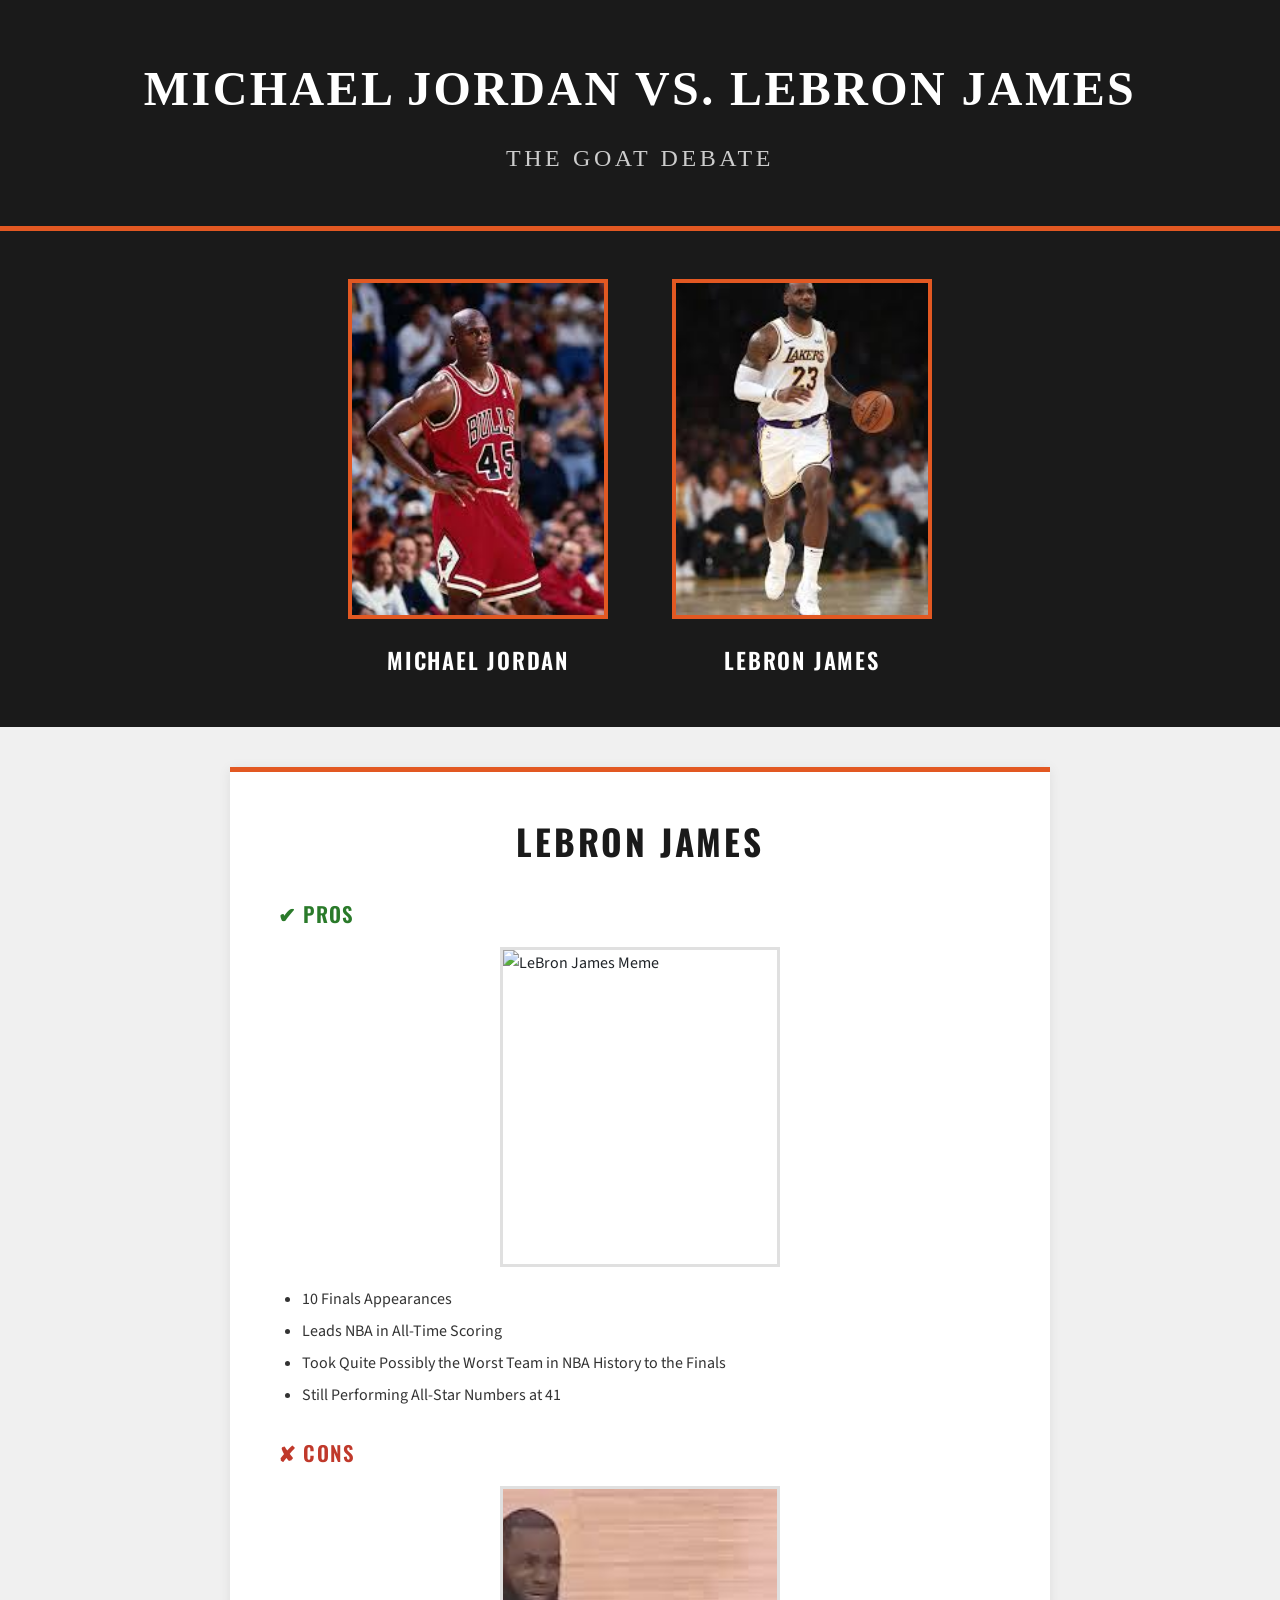
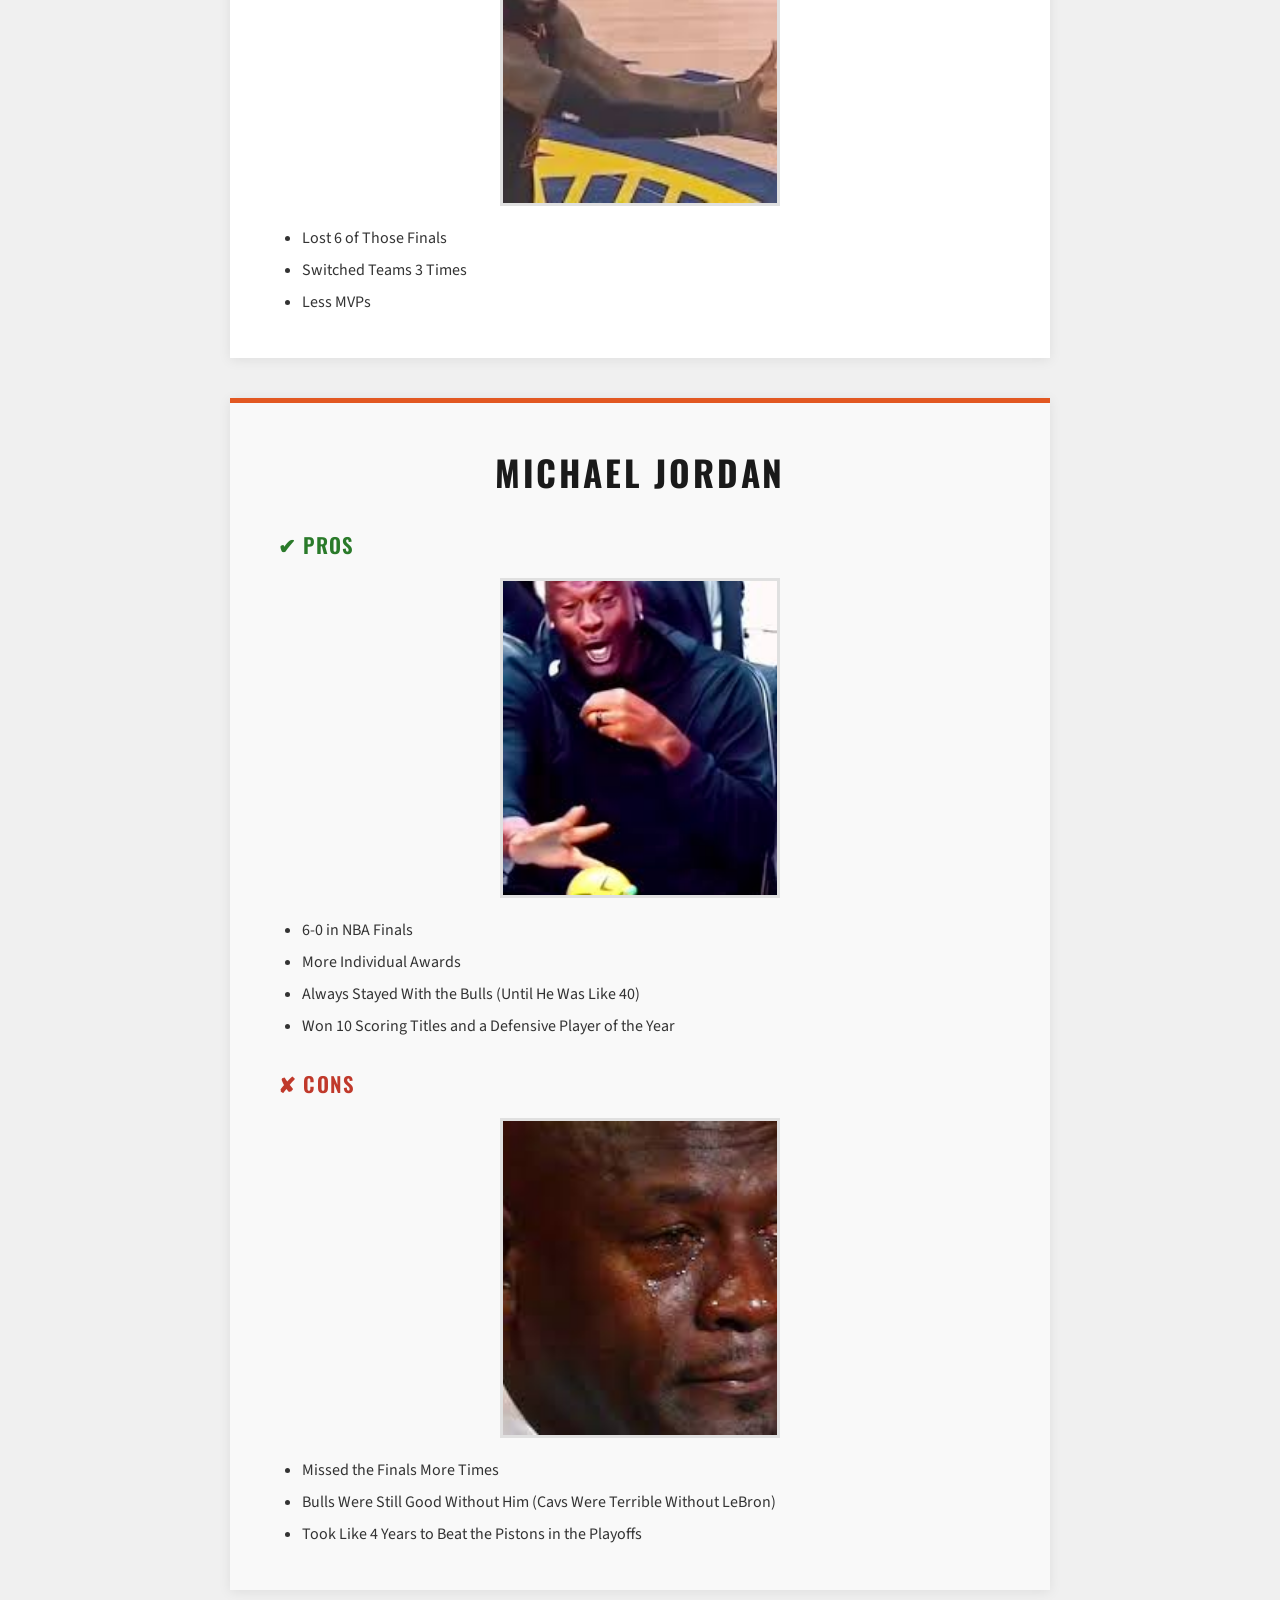
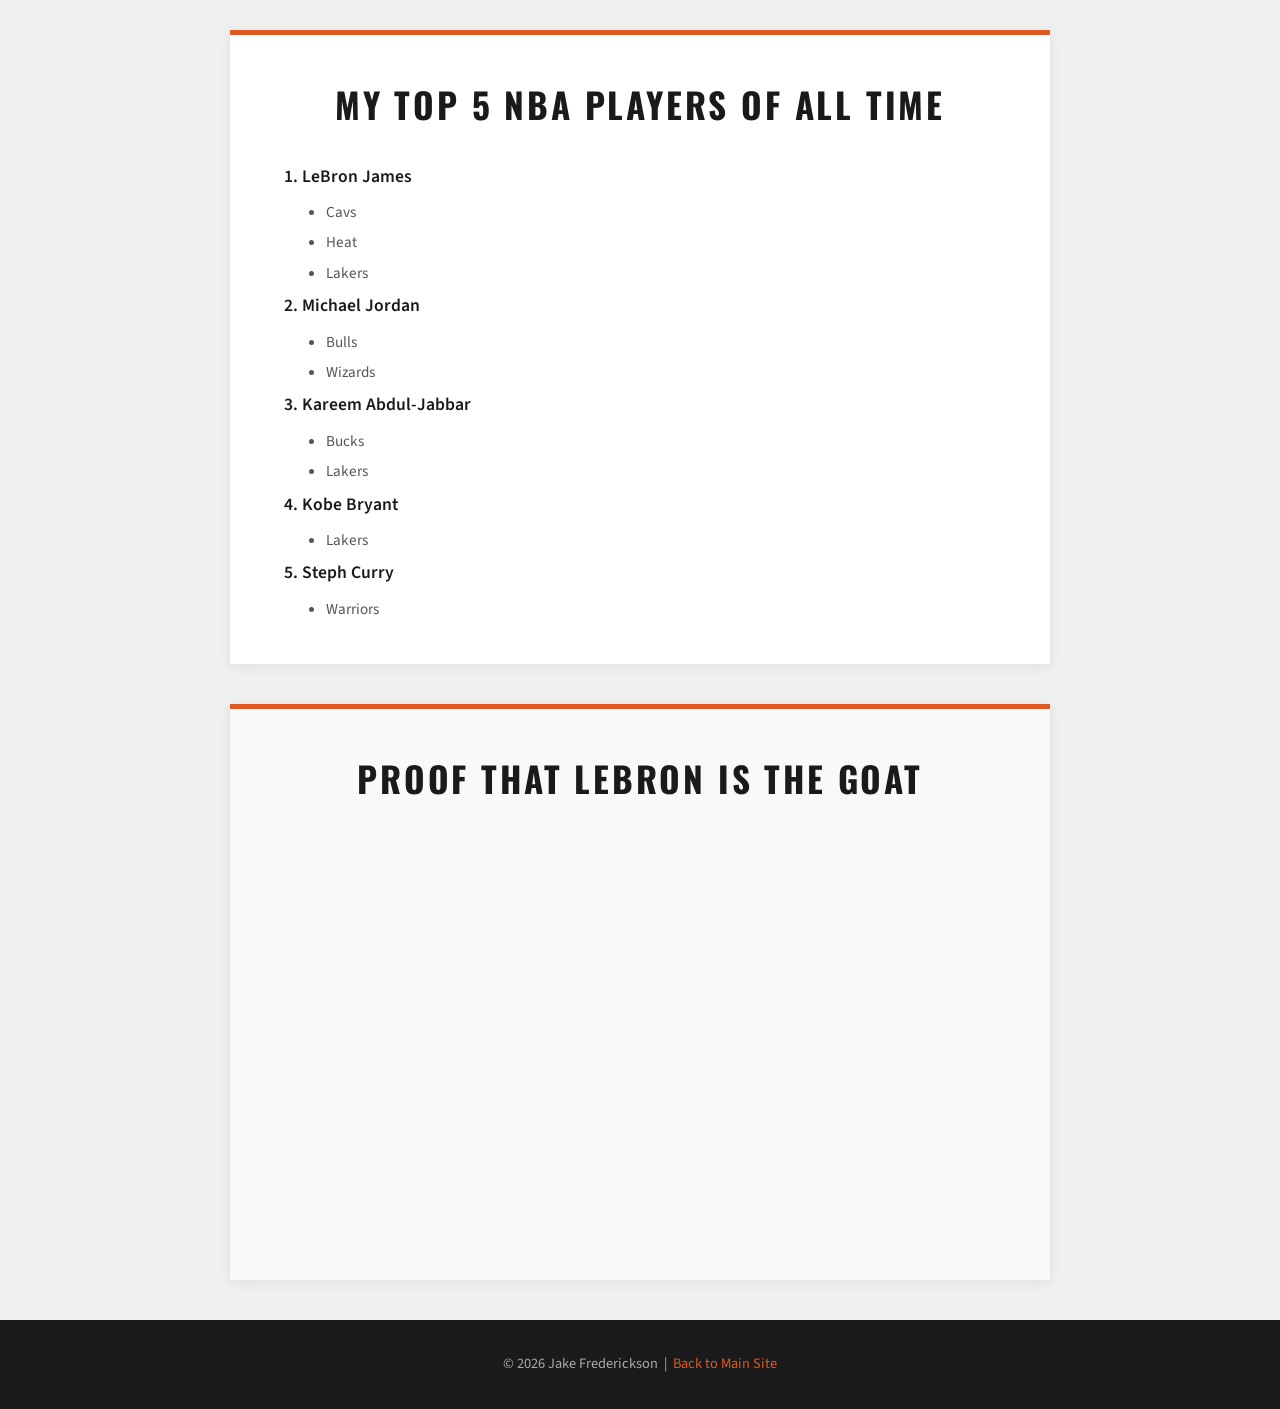
==== FromScratch.html @ 99ba1412 "Update FromScratch.html" ====
<!DOCTYPE html>
<html lang="en">
<head>
    <meta charset="UTF-8" />
    <meta name="viewport" content="width=device-width, initial-scale=1.0" />
    <title>MJ vs LeBron</title>
    <link rel="stylesheet" href="mystyles.css" />
    <link href="https://fonts.googleapis.com/css2?family=Oswald:wght@400;600;700&family=Source+Sans+3:wght@300;400;600&display=swap" rel="stylesheet" />
</head>
<body>

    <div id="header">
        <h1>Michael Jordan vs. LeBron James</h1>
        <h2>The GOAT Debate</h2>
    </div>

    <div id="players">
        <div class="player-card">
            <img src="img/Jordan.jpg" alt="Michael Jordan" />
            <h3>Michael Jordan</h3>
        </div>
        <div class="player-card">
            <img src="img/James.jpg" alt="LeBron James" />
            <h3>LeBron James</h3>
        </div>
    </div>

    <div id="lebron-section" class="player-section">
        <h2>LeBron James</h2>

        <h3 class="pros">✔ Pros</h3>
        <img src="img/LebronMeme.jpeg" alt="LeBron James Meme" class="section-img" />
        <ul>
            <li>10 Finals Appearances</li>
            <li>Leads NBA in All-Time Scoring</li>
            <li>Took Quite Possibly the Worst Team in NBA History to the Finals</li>
            <li>Still Performing All-Star Numbers at 41</li>
        </ul>

        <h3 class="cons">✘ Cons</h3>
        <img src="img/LebronCry.jpeg" alt="LeBron James shocked" class="section-img" />
        <ul>
            <li>Lost 6 of Those Finals</li>
            <li>Switched Teams 3 Times</li>
            <li>Less MVPs</li>
        </ul>
    </div>

    <div id="jordan-section" class="player-section alt">
        <h2>Michael Jordan</h2>

        <h3 class="pros">✔ Pros</h3>
        <img src="img/JordanMeme.jpeg" alt="Michael Jordan" class="section-img" />
        <ul>
            <li>6-0 in NBA Finals</li>
            <li>More Individual Awards</li>
            <li>Always Stayed With the Bulls (Until He Was Like 40)</li>
            <li>Won 10 Scoring Titles and a Defensive Player of the Year</li>
        </ul>

        <h3 class="cons">✘ Cons</h3>
        <img src="img/JordanCry.jpeg" alt="Crying Jordan meme" class="section-img" />
        <ul>
            <li>Missed the Finals More Times</li>
            <li>Bulls Were Still Good Without Him (Cavs Were Terrible Without LeBron)</li>
            <li>Took Like 4 Years to Beat the Pistons in the Playoffs</li>
        </ul>
    </div>
    <div class='tableauPlaceholder' id='viz1776491662740' style='position: relative'><noscript><a href='#'><img alt='Lebron vs. Jordan ' src='https:&#47;&#47;public.tableau.com&#47;static&#47;images&#47;PW&#47;PW8R9XZ5Z&#47;1_rss.png' style='border: none' /></a></noscript><object class='tableauViz'  style='display:none;'><param name='host_url' value='https%3A%2F%2Fpublic.tableau.com%2F' /> <param name='embed_code_version' value='3' /> <param name='path' value='shared&#47;PW8R9XZ5Z' /> <param name='toolbar' value='yes' /><param name='static_image' value='https:&#47;&#47;public.tableau.com&#47;static&#47;images&#47;PW&#47;PW8R9XZ5Z&#47;1.png' /> <param name='animate_transition' value='yes' /><param name='display_static_image' value='yes' /><param name='display_spinner' value='yes' /><param name='display_overlay' value='yes' /><param name='display_count' value='yes' /><param name='language' value='en-US' /></object></div>                <script type='text/javascript'>                    var divElement = document.getElementById('viz1776491662740');                    var vizElement = divElement.getElementsByTagName('object')[0];                    vizElement.style.width='100%';vizElement.style.height=(divElement.offsetWidth*0.75)+'px';                    var scriptElement = document.createElement('script');                    scriptElement.src = 'https://public.tableau.com/javascripts/api/viz_v1.js';                    vizElement.parentNode.insertBefore(scriptElement, vizElement);                </script>

    <div id="top5-section" class="player-section">
        <h2>My Top 5 NBA Players Of All Time</h2>
        <ol>
            <li>LeBron James
                <ul>
                    <li>Cavs</li>
                    <li>Heat</li>
                    <li>Lakers</li>
                </ul>
            </li>
            <li>Michael Jordan
                <ul>
                    <li>Bulls</li>
                    <li>Wizards</li>
                </ul>
            </li>
            <li>Kareem Abdul-Jabbar
                <ul>
                    <li>Bucks</li>
                    <li>Lakers</li>
                </ul>
            </li>
            <li>Kobe Bryant
                <ul>
                    <li>Lakers</li>
                </ul>
            </li>
            <li>Steph Curry
                <ul>
                    <li>Warriors</li>
                </ul>
            </li>
        </ol>
    </div>

    <div id="video-section" class="player-section alt">
        <h2>Proof that LeBron is the GOAT</h2>
        <div class="video-wrapper">
            <iframe
                src="https://www.youtube.com/embed/koplcs7BMIc?si=Vmd4GjDg8jt7rlXM"
                title="Proof that LeBron is the GOAT"
                allowfullscreen>
            </iframe>
        </div>
    </div>

    <div id="footer">
        <p>&copy; 2026 Jake Frederickson &nbsp;|&nbsp; <a href="../index.html">Back to Main Site</a></p>
    </div>

</body>
</html>
---- mystyles.css ----
/* ── Base ── */
*, *::before, *::after { box-sizing: border-box; margin: 0; padding: 0; }

body {
    font-family: 'Source Sans 3', sans-serif;
    font-size: 16px;
    color: #212529;
    background-color: #f0f0f0;
    line-height: 1.7;
}

/* ── Header ── */
#header {
    text-align: center;
    padding: 4rem 1rem;
    background-color: #1a1a1a;
    color: #ffffff;
    border-bottom: 5px solid #e25822;
}

#header h1 {
    font-family: 'Oswald', sans-serif;
    font-size: 3.5rem;
    font-weight: 700;
    letter-spacing: 0.05em;
    text-transform: uppercase;
    margin-bottom: 0.5rem;
}

#header h2 {
    font-family: 'Oswald', sans-serif;
    font-size: 1.4rem;
    font-weight: 400;
    color: #cccccc;
    letter-spacing: 0.15em;
    text-transform: uppercase;
}

/* ── Player Cards ── */
#players {
    display: flex;
    justify-content: center;
    gap: 4rem;
    padding: 3rem 2rem;
    background-color: #1a1a1a;
}

.player-card {
    text-align: center;
}

.player-card img {
    width: 260px;
    height: 340px;
    object-fit: cover;
    border: 4px solid #e25822;
}

.player-card h3 {
    font-family: 'Oswald', sans-serif;
    font-size: 1.4rem;
    font-weight: 600;
    margin-top: 0.75rem;
    color: #ffffff;
    text-transform: uppercase;
    letter-spacing: 0.08em;
}

/* ── Player Sections ── */
.player-section {
    max-width: 820px;
    margin: 2.5rem auto;
    padding: 2.5rem 3rem;
    background-color: #ffffff;
    border-top: 5px solid #e25822;
    box-shadow: 0 2px 12px rgba(0,0,0,0.08);
}

.player-section.alt {
    background-color: #f9f9f9;
}

.player-section h2 {
    font-family: 'Oswald', sans-serif;
    font-size: 2.2rem;
    font-weight: 700;
    text-align: center;
    color: #1a1a1a;
    text-transform: uppercase;
    letter-spacing: 0.08em;
    margin-bottom: 1.5rem;
}

.player-section h3 {
    font-family: 'Oswald', sans-serif;
    font-size: 1.3rem;
    font-weight: 600;
    margin-top: 1.5rem;
    margin-bottom: 0.75rem;
    text-transform: uppercase;
    letter-spacing: 0.06em;
}

h3.pros { color: #2a7a2a; }
h3.cons { color: #c0392b; }

.player-section ul,
.player-section ol {
    padding-left: 1.5rem;
    font-size: 1rem;
    color: #333333;
    line-height: 2;
}

.player-section ol {
    font-weight: 600;
    font-size: 1.1rem;
    color: #1a1a1a;
}

.player-section ol ul {
    font-weight: 400;
    font-size: 0.95rem;
    color: #555555;
    list-style-type: disc;
    margin-top: 0.2rem;
}

.section-img {
    display: block;
    width: 280px;
    height: 320px;
    object-fit: cover;
    margin: 1rem auto;
    border: 3px solid #e0e0e0;
}

/* ── Video ── */
.video-wrapper {
    position: relative;
    padding-bottom: 56.25%;
    height: 0;
    overflow: hidden;
    margin-top: 1rem;
}

.video-wrapper iframe {
    position: absolute;
    top: 0;
    left: 0;
    width: 100%;
    height: 100%;
    border: 0;
}

/* ── Footer ── */
#footer {
    text-align: center;
    padding: 2rem 1rem;
    background-color: #1a1a1a;
    color: #aaaaaa;
    font-family: 'Source Sans 3', sans-serif;
    font-size: 0.9rem;
    margin-top: 2.5rem;
}

#footer a {
    color: #e25822;
    text-decoration: none;
}

#footer a:hover {
    text-decoration: underline;
}#header {
    text-align: center;
    padding: 3rem 1rem;
    background-color: #1a1a1a;
    color: #ffffff;
}

#header h1 {
    font-family: Georgia, serif;
    font-size: 3rem;
    margin-bottom: 0.5rem;
}

#header h2 {
    font-family: Georgia, serif;
    font-size: 1.5rem;
    font-weight: 300;
    color: #cccccc;
}
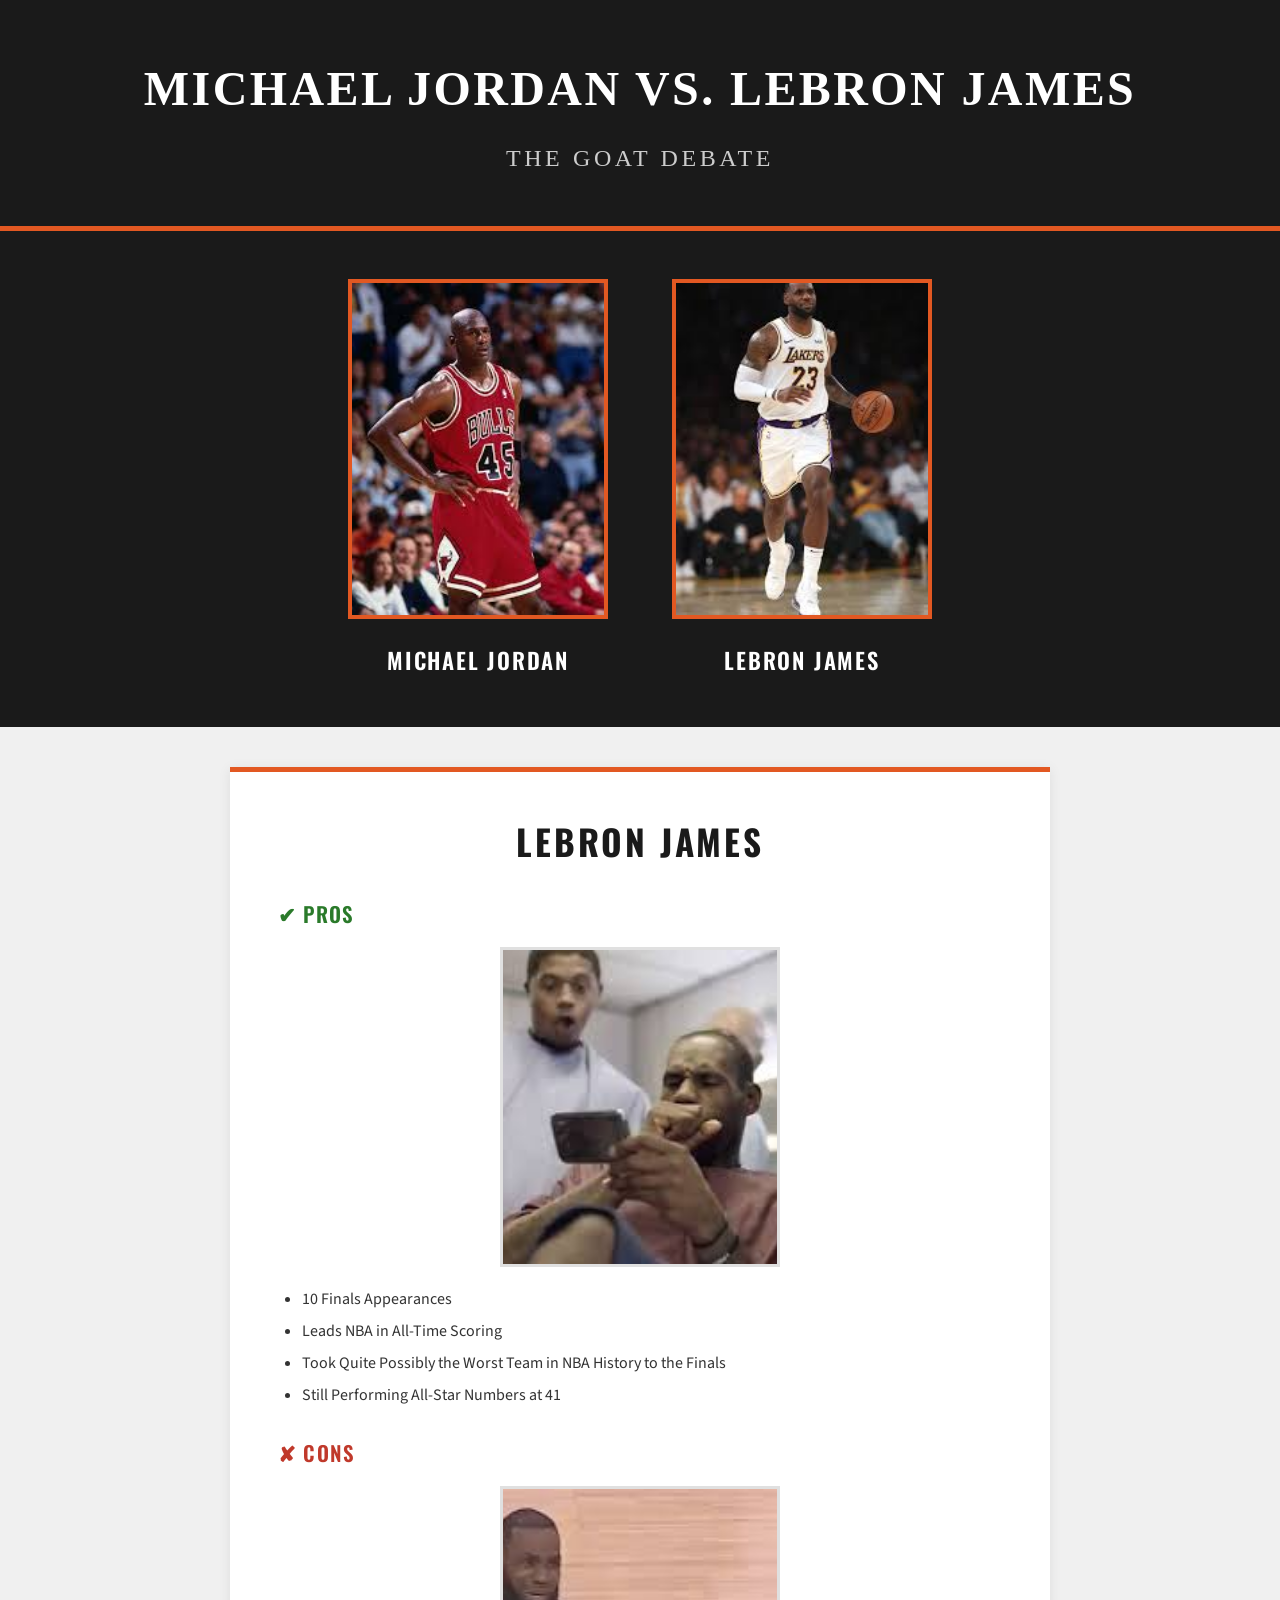
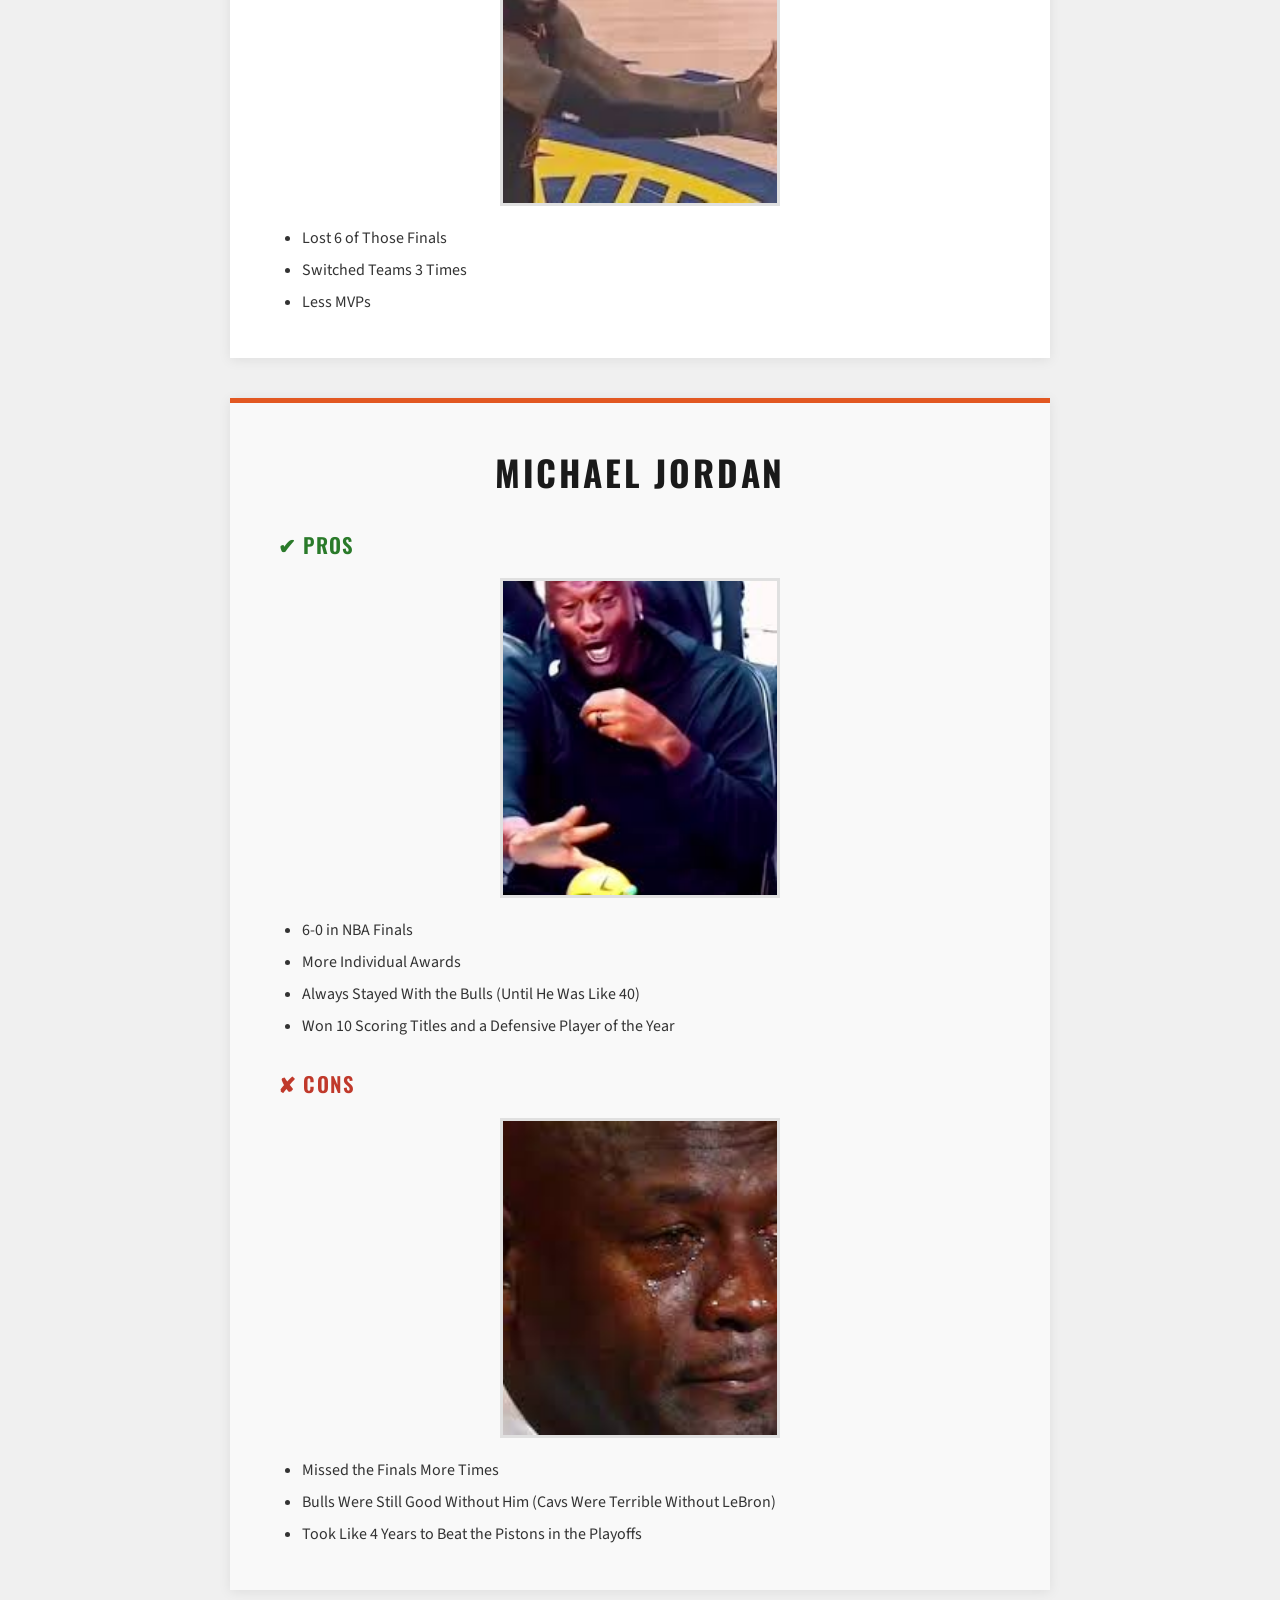
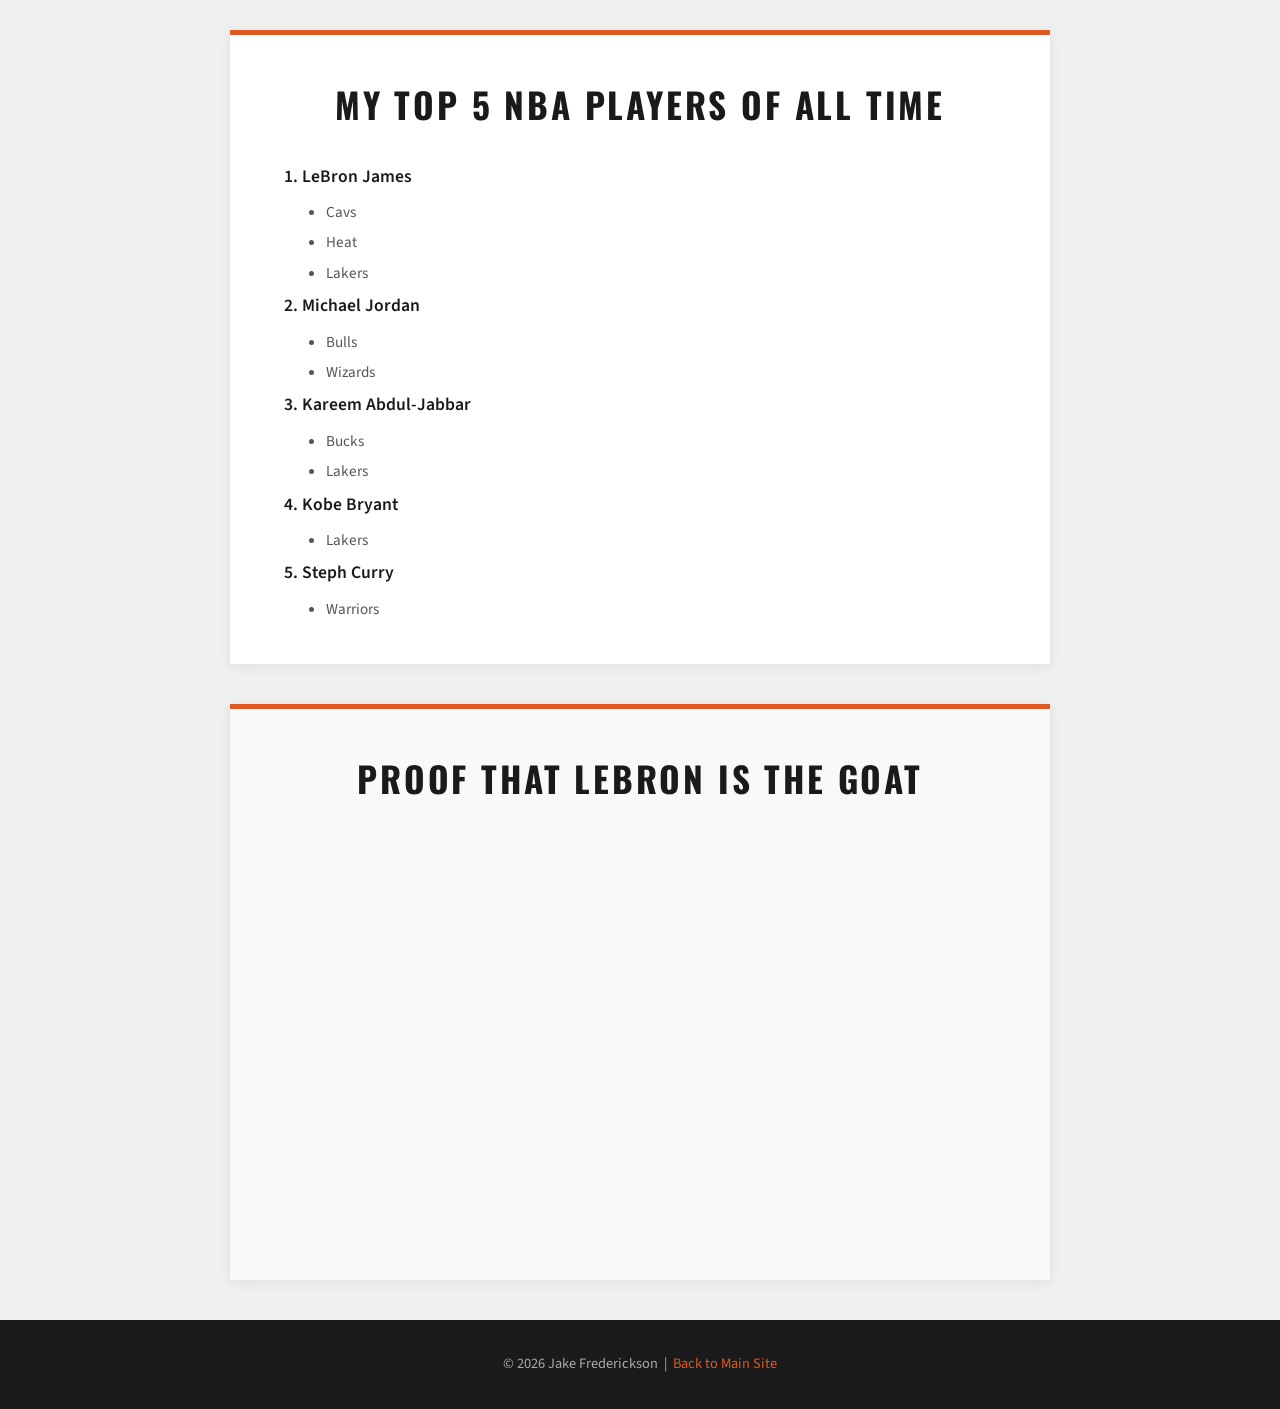
==== commit 743da83b: "Update FromScratch.html" ====
--- a/FromScratch.html
+++ b/FromScratch.html
@@ -30,7 +30,7 @@
         <h2>LeBron James</h2>
 
         <h3 class="pros">✔ Pros</h3>
-        <img src="img/LebronMeme.jpeg" alt="LeBron James Meme" class="section-img" />
+        <img src="LebronMeme.jpeg" alt="LeBron James Meme" class="section-img" />
         <ul>
             <li>10 Finals Appearances</li>
             <li>Leads NBA in All-Time Scoring</li>
